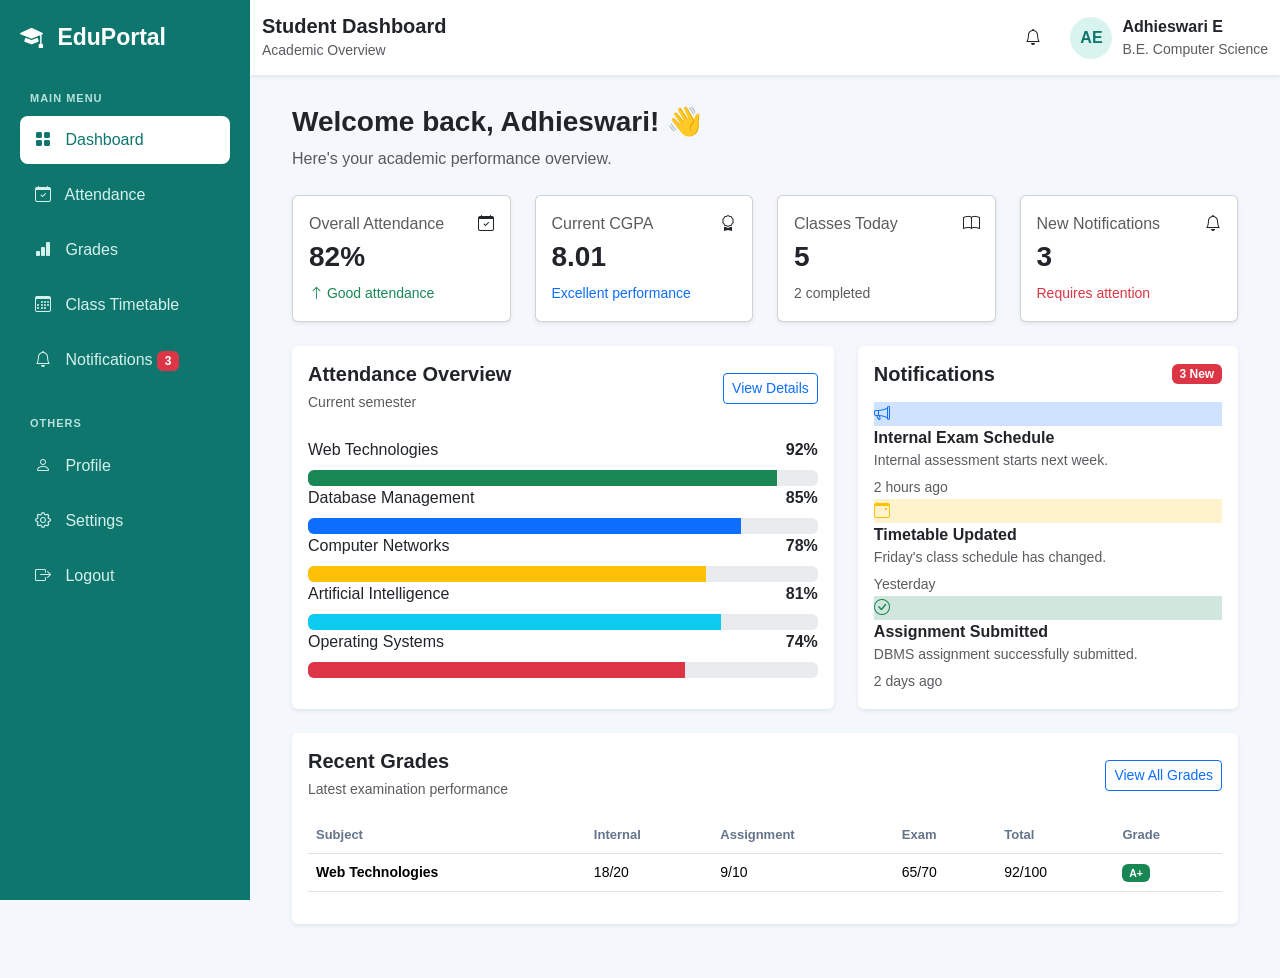
==== index.html @ 61dd55d3 "Rename index16.html to index.html" ====
<!DOCTYPE html>
<html lang="en">

<head>
    <meta charset="UTF-8">
    <meta name="viewport" content="width=device-width, initial-scale=1.0">

    <title>Student Portal Dashboard</title>

    <!-- Bootstrap CSS -->
    <link href="https://cdn.jsdelivr.net/npm/bootstrap@5.3.3/dist/css/bootstrap.min.css"
          rel="stylesheet">

    <!-- Bootstrap Icons -->
    <link rel="stylesheet"
          href="https://cdn.jsdelivr.net/npm/bootstrap-icons@1.11.3/font/bootstrap-icons.min.css">

    <!-- Custom CSS -->
    <link rel="stylesheet" href="style16.css">
</head>

<body>

<!-- ================= SIDEBAR ================= -->

<div class="sidebar">

    <div class="logo">
        <i class="bi bi-mortarboard-fill"></i>
        EduPortal
    </div>

    <p class="menu-title">MAIN MENU</p>

    <ul class="nav flex-column">

        <li class="nav-item">
            <a href="#dashboard" class="nav-link active">
                <i class="bi bi-grid-fill"></i>
                Dashboard
            </a>
        </li>

        <li class="nav-item">
            <a href="#attendance" class="nav-link">
                <i class="bi bi-calendar-check"></i>
                Attendance
            </a>
        </li>

        <li class="nav-item">
            <a href="#grades" class="nav-link">
                <i class="bi bi-bar-chart-fill"></i>
                Grades
            </a>
        </li>

        <li class="nav-item">
            <a href="#timetable" class="nav-link">
                <i class="bi bi-calendar3"></i>
                Class Timetable
            </a>
        </li>

        <li class="nav-item">
            <a href="#notifications" class="nav-link">
                <i class="bi bi-bell"></i>
                Notifications
                <span class="badge bg-danger ms-auto">3</span>
            </a>
        </li>

    </ul>


    <p class="menu-title mt-4">OTHERS</p>

    <ul class="nav flex-column">

        <li class="nav-item">
            <a href="#" class="nav-link">
                <i class="bi bi-person"></i>
                Profile
            </a>
        </li>

        <li class="nav-item">
            <a href="#" class="nav-link">
                <i class="bi bi-gear"></i>
                Settings
            </a>
        </li>

        <li class="nav-item">
            <a href="#" class="nav-link">
                <i class="bi bi-box-arrow-right"></i>
                Logout
            </a>
        </li>

    </ul>

</div>


<!-- ================= MAIN CONTENT ================= -->

<div class="main-content">


    <!-- ================= TOP NAVBAR ================= -->

    <nav class="navbar bg-white shadow-sm top-navbar">

        <div class="container-fluid">

            <div>

                <h5 class="fw-bold mb-0">
                    Student Dashboard
                </h5>

                <small class="text-muted">
                    Academic Overview
                </small>

            </div>


            <div class="d-flex align-items-center gap-3">

                <button class="btn notification-btn">
                    <i class="bi bi-bell"></i>

                    <span class="notification-dot"></span>
                </button>


                <div class="profile">

                    <div class="profile-avatar">
                        AE
                    </div>

                    <div class="d-none d-md-block">

                        <strong>
                            Adhieswari E
                        </strong>

                        <small class="d-block text-muted">
                            B.E. Computer Science
                        </small>

                    </div>

                </div>

            </div>

        </div>

    </nav>


    <!-- ================= DASHBOARD ================= -->

    <main class="dashboard-content" id="dashboard">

        <div class="container-fluid">



            <!-- WELCOME -->

            <div class="welcome-section mb-4">

                <h3 class="fw-bold">
                    Welcome back, Adhieswari! 👋
                </h3>

                <p class="text-muted mb-0">
                    Here's your academic performance overview.
                </p>

            </div>


            <!-- ================= SUMMARY CARDS ================= -->

            <div class="row g-4 mb-4">


                <!-- Attendance -->

                <div class="col-xl-3 col-md-6">

                    <div class="card summary-card shadow-sm">

                        <div class="card-body">

                            <div class="d-flex justify-content-between">

                                <div>

                                    <p class="text-muted mb-1">
                                        Overall Attendance
                                    </p>

                                    <h3 class="fw-bold">
                                        82%
                                    </h3>

                                    <small class="text-success">
                                        <i class="bi bi-arrow-up"></i>
                                        Good attendance
                                    </small>

                                </div>

                                <div class="summary-icon attendance-icon">
                                    <i class="bi bi-calendar-check"></i>
                                </div>

                            </div>

                        </div>

                    </div>

                </div>


                <!-- CGPA -->

                <div class="col-xl-3 col-md-6">

                    <div class="card summary-card shadow-sm">

                        <div class="card-body">

                            <div class="d-flex justify-content-between">

                                <div>

                                    <p class="text-muted mb-1">
                                        Current CGPA
                                    </p>

                                    <h3 class="fw-bold">
                                        8.01
                                    </h3>

                                    <small class="text-primary">
                                        Excellent performance
                                    </small>

                                </div>

                                <div class="summary-icon grade-icon">
                                    <i class="bi bi-award"></i>
                                </div>

                            </div>

                        </div>

                    </div>

                </div>


                <!-- Classes -->

                <div class="col-xl-3 col-md-6">

                    <div class="card summary-card shadow-sm">

                        <div class="card-body">

                            <div class="d-flex justify-content-between">

                                <div>

                                    <p class="text-muted mb-1">
                                        Classes Today
                                    </p>

                                    <h3 class="fw-bold">
                                        5
                                    </h3>

                                    <small class="text-muted">
                                        2 completed
                                    </small>

                                </div>

                                <div class="summary-icon class-icon">
                                    <i class="bi bi-book"></i>
                                </div>

                            </div>

                        </div>

                    </div>

                </div>


                <!-- Notifications -->

                <div class="col-xl-3 col-md-6">

                    <div class="card summary-card shadow-sm">

                        <div class="card-body">

                            <div class="d-flex justify-content-between">

                                <div>

                                    <p class="text-muted mb-1">
                                        New Notifications
                                    </p>

                                    <h3 class="fw-bold">
                                        3
                                    </h3>

                                    <small class="text-danger">
                                        Requires attention
                                    </small>

                                </div>

                                <div class="summary-icon notification-icon">
                                    <i class="bi bi-bell"></i>
                                </div>

                            </div>

                        </div>

                    </div>

                </div>

            </div>


            <!-- ================= ATTENDANCE + NOTIFICATIONS ================= -->

            <div class="row g-4 mb-4">


                <!-- Attendance -->

                <div class="col-lg-7" id="attendance">

                    <div class="card shadow-sm border-0 h-100">

                        <div class="card-body">

                            <div class="d-flex justify-content-between align-items-center mb-4">

                                <div>

                                    <h5 class="fw-bold mb-1">
                                        Attendance Overview
                                    </h5>

                                    <small class="text-muted">
                                        Current semester
                                    </small>

                                </div>

                                <button class="btn btn-outline-primary btn-sm">
                                    View Details
                                </button>

                            </div>


                            <!-- Progress -->

                            <div class="attendance-item">

                                <div class="d-flex justify-content-between mb-2">

                                    <span>
                                        Web Technologies
                                    </span>

                                    <strong>
                                        92%
                                    </strong>

                                </div>

                                <div class="progress">

                                    <div class="progress-bar bg-success"
                                         style="width:92%">
                                    </div>

                                </div>

                            </div>


                            <div class="attendance-item">

                                <div class="d-flex justify-content-between mb-2">

                                    <span>
                                        Database Management
                                    </span>

                                    <strong>
                                        85%
                                    </strong>

                                </div>

                                <div class="progress">

                                    <div class="progress-bar bg-primary"
                                         style="width:85%">
                                    </div>

                                </div>

                            </div>


                            <div class="attendance-item">

                                <div class="d-flex justify-content-between mb-2">

                                    <span>
                                        Computer Networks
                                    </span>

                                    <strong>
                                        78%
                                    </strong>

                                </div>

                                <div class="progress">

                                    <div class="progress-bar bg-warning"
                                         style="width:78%">
                                    </div>

                                </div>

                            </div>


                            <div class="attendance-item">

                                <div class="d-flex justify-content-between mb-2">

                                    <span>
                                        Artificial Intelligence
                                    </span>

                                    <strong>
                                        81%
                                    </strong>

                                </div>

                                <div class="progress">

                                    <div class="progress-bar bg-info"
                                         style="width:81%">
                                    </div>

                                </div>

                            </div>


                            <div class="attendance-item">

                                <div class="d-flex justify-content-between mb-2">

                                    <span>
                                        Operating Systems
                                    </span>

                                    <strong>
                                        74%
                                    </strong>

                                </div>

                                <div class="progress">

                                    <div class="progress-bar bg-danger"
                                         style="width:74%">
                                    </div>

                                </div>

                            </div>

                        </div>

                    </div>

                </div>


                <!-- Notifications -->

                <div class="col-lg-5" id="notifications">

                    <div class="card shadow-sm border-0 h-100">

                        <div class="card-body">

                            <div class="d-flex justify-content-between align-items-center mb-3">

                                <h5 class="fw-bold mb-0">
                                    Notifications
                                </h5>

                                <span class="badge bg-danger">
                                    3 New
                                </span>

                            </div>


                            <div class="notification-item">

                                <div class="notification-icon-small bg-primary-subtle text-primary">
                                    <i class="bi bi-megaphone"></i>
                                </div>

                                <div>

                                    <strong>
                                        Internal Exam Schedule
                                    </strong>

                                    <p class="text-muted small mb-1">
                                        Internal assessment starts next week.
                                    </p>

                                    <small class="text-muted">
                                        2 hours ago
                                    </small>

                                </div>

                            </div>


                            <div class="notification-item">

                                <div class="notification-icon-small bg-warning-subtle text-warning">
                                    <i class="bi bi-calendar-event"></i>
                                </div>

                                <div>

                                    <strong>
                                        Timetable Updated
                                    </strong>

                                    <p class="text-muted small mb-1">
                                        Friday's class schedule has changed.
                                    </p>

                                    <small class="text-muted">
                                        Yesterday
                                    </small>

                                </div>

                            </div>


                            <div class="notification-item">

                                <div class="notification-icon-small bg-success-subtle text-success">
                                    <i class="bi bi-check-circle"></i>
                                </div>

                                <div>

                                    <strong>
                                        Assignment Submitted
                                    </strong>

                                    <p class="text-muted small mb-1">
                                        DBMS assignment successfully submitted.
                                    </p>

                                    <small class="text-muted">
                                        2 days ago
                                    </small>

                                </div>

                            </div>

                        </div>

                    </div>

                </div>

            </div>


            <!-- ================= GRADES ================= -->

            <section id="grades" class="mb-4">

                <div class="card shadow-sm border-0">

                    <div class="card-body">

                        <div class="d-flex justify-content-between align-items-center mb-3">

                            <div>

                                <h5 class="fw-bold mb-1">
                                    Recent Grades
                                </h5>

                                <small class="text-muted">
                                    Latest examination performance
                                </small>

                            </div>

                            <button class="btn btn-outline-primary btn-sm">
                                View All Grades
                            </button>

                        </div>


                        <div class="table-responsive">

                            <table class="table table-hover align-middle">

                                <thead>

                                    <tr>
                                        <th>Subject</th>
                                        <th>Internal</th>
                                        <th>Assignment</th>
                                        <th>Exam</th>
                                        <th>Total</th>
                                        <th>Grade</th>
                                    </tr>

                                </thead>


                                <tbody>

                                    <tr>

                                        <td class="fw-semibold">
                                            Web Technologies
                                        </td>

                                        <td>
                                            18/20
                                        </td>

                                        <td>
                                            9/10
                                        </td>

                                        <td>
                                            65/70
                                        </td>

                                        <td>
                                            92/100
                                        </td>

                                        <td>
                                            <span class="badge bg-success">
                                                A+
                                            </
---- style16.css ----
/* ================= GENERAL ================= */

body {
    background: #f4f7fb;
    font-family: Arial, sans-serif;
}


/* ================= SIDEBAR ================= */

.sidebar {
    width: 250px;
    height: 100vh;

    position: fixed;
    left: 0;
    top: 0;

    background: #0f766e;
    color: white;

    padding: 20px;

    z-index: 1000;
}

.logo {
    font-size: 23px;
    font-weight: bold;

    margin-bottom: 35px;
}

.logo i {
    margin-right: 8px;
}

.menu-title {
    font-size: 11px;
    font-weight: bold;

    color: #b8e0dc;

    letter-spacing: 1px;

    margin: 20px 10px 10px;
}

.sidebar .nav-link {
    color: #d5f1ee;

    padding: 12px 15px;

    margin-bottom: 7px;

    border-radius: 8px;

    transition: 0.3s;
}

.sidebar .nav-link i {
    margin-right: 10px;
}

.sidebar .nav-link:hover,
.sidebar .nav-link.active {
    background: #ffffff;
    color: #0f766e;
}


/* ================= MAIN CONTENT ================= */

.main-content {
    margin-left: 250px;

    min-height: 100vh;
}


/* ================= TOP NAVBAR ================= */

.top-navbar {
    min-height: 75px;

    position: sticky;
    top: 0;

    z-index: 999;
}

.notification-btn {
    width: 42px;
    height: 42px;

    border-radius: 50%;
}

.profile {
    display: flex;

    align-items: center;

    gap: 10px;
}

.profile-avatar {
    width: 42px;
    height: 42px;

    border-radius: 50%;

    background: #d9f3ef;

    color: #0f766e;

    display: flex;
    align-items: center;
    justify-content: center;

    font-weight: bold;
}


/* ================= DASHBOARD ================= */

.dashboard-content {
    padding: 30px;
}


/* ================= STAT CARDS ================= */

.stat-card {
    border: none;

    border-radius: 12px;

    transition: 0.3s;
}

.stat-card:hover {
    transform: translateY(-4px);
}

.stat-icon {
    width: 52px;
    height: 52px;

    border-radius: 10px;

    display: flex;

    align-items: center;
    justify-content: center;

    font-size: 24px;
}

.patients {
    background: #e0f2fe;
    color: #0284c7;
}

.appointments {
    background: #ede9fe;
    color: #7c3aed;
}

.doctors {
    background: #dcfce7;
    color: #16a34a;
}

.beds {
    background: #fef3c7;
    color: #d97706;
}


/* ================= TABLE ================= */

.table th {
    color: #64748b;

    font-size: 13px;

    font-weight: 600;
}

.table td {
    font-size: 14px;
}


/* ================= PATIENT ================= */

.patient-info {
    display: flex;

    align-items: center;

    gap: 10px;
}

.patient-avatar {
    width: 36px;
    height: 36px;

    border-radius: 50%;

    background: #e0f2fe;

    color: #0284c7;

    display: flex;

    align-items: center;
    justify-content: center;

    font-size: 12px;

    font-weight: bold;
}


/* ================= DEPARTMENT CHART ================= */

.department-chart {
    display: flex;

    justify-content: center;

    margin: 20px 0;
}

.donut {
    width: 170px;
    height: 170px;

    border-radius: 50%;

    background:
        conic-gradient(
            #0f766e 0deg 115deg,
            #3b82f6 115deg 201deg,
            #f59e0b 201deg 291deg,
            #94a3b8 291deg 360deg
        );

    display: flex;

    align-items: center;
    justify-content: center;
}

.donut-center {
    width: 105px;
    height: 105px;

    border-radius: 50%;

    background: white;

    display: flex;

    align-items: center;
    justify-content: center;

    flex-direction: column;

    font-weight: bold;

    font-size: 20px;
}

.donut-center small {
    color: #64748b;

    font-size: 11px;

    font-weight: normal;
}


/* ================= DEPARTMENT LIST ================= */

.department-list > div {
    display: flex;

    align-items: center;

    margin-bottom: 12px;

    font-size: 14px;
}

.department-list strong {
    margin-left: auto;
}

.dot {
    width: 10px;
    height: 10px;

    border-radius: 50%;

    margin-right: 10px;
}

.cardiology {
    background: #0f766e;
}

.neurology {
    background: #3b82f6;
}

.orthopedics {
    background: #f59e0b;
}

.others {
    background: #94a3b8;
}


/* ================= DOCTOR CARDS ================= */

.doctor-card {
    border-radius: 12px;

    transition: 0.3s;
}

.doctor-card:hover {
    transform: translateY(-5px);
}

.doctor-avatar {
    width: 75px;
    height: 75px;

    border-radius: 50%;

    margin: auto;

    background: #d9f3ef;

    color: #0f766e;

    display: flex;

    align-items: center;
    justify-content: center;

    font-size: 22px;

    font-weight: bold;
}


/* ================= FOOTER ================= */

footer {
    font-size: 14px;
}


/* ================= RESPONSIVE ================= */

@media (max-width: 991px) {

    .sidebar {
        width: 200px;
    }

    .main-content {
        margin-left: 200px;
    }

}


@media (max-width: 767px) {

    .sidebar {
        display: none;
    }

    .main-content {
        margin-left: 0;
    }

    .dashboard-content {
        padding: 20px 15px;
    }

}@charset "utf-8";
/* CSS Document */
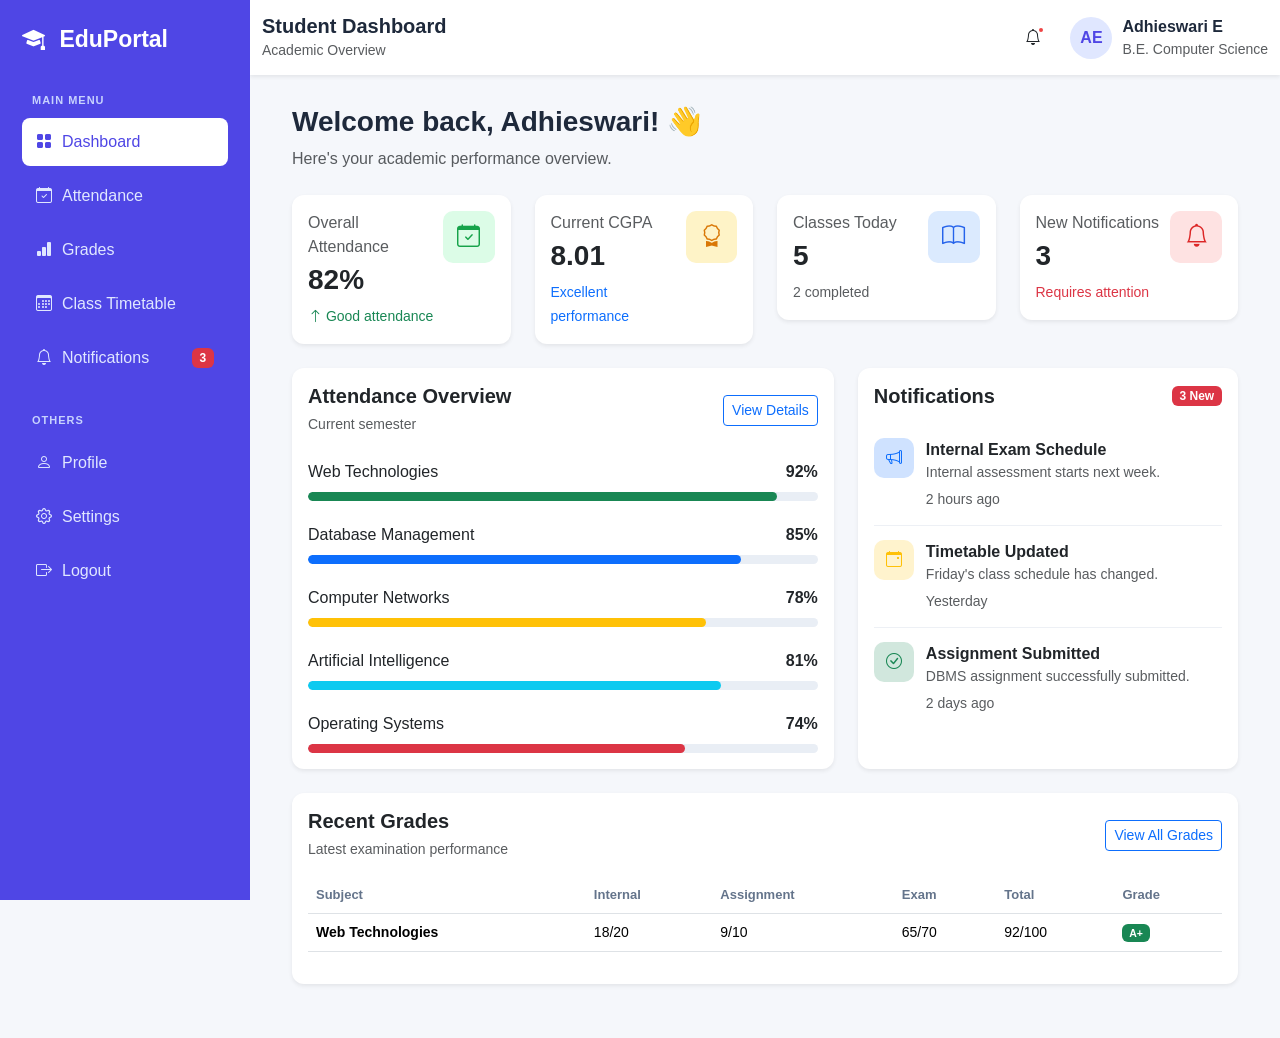
==== commit 3383b430: "Update index.html" ====
--- a/index.html
+++ b/index.html
@@ -16,7 +16,7 @@
           href="https://cdn.jsdelivr.net/npm/bootstrap-icons@1.11.3/font/bootstrap-icons.min.css">
 
     <!-- Custom CSS -->
-    <link rel="stylesheet" href="style16.css">
+    <link rel="stylesheet" href="style17.css">
 </head>
 
 <body>
--- a/style17.css
+++ b/style17.css
@@ -0,0 +1,348 @@
+/* ================= GENERAL ================= */
+
+body {
+    margin: 0;
+
+    background: #f5f7fb;
+
+    font-family: Arial, sans-serif;
+
+    color: #1e293b;
+}
+
+
+/* ================= SIDEBAR ================= */
+
+.sidebar {
+    width: 250px;
+    height: 100vh;
+
+    position: fixed;
+
+    left: 0;
+    top: 0;
+
+    background: #4f46e5;
+
+    color: white;
+
+    padding: 22px;
+
+    z-index: 1000;
+}
+
+.logo {
+    font-size: 23px;
+
+    font-weight: bold;
+
+    margin-bottom: 35px;
+}
+
+.logo i {
+    margin-right: 8px;
+}
+
+.menu-title {
+    font-size: 11px;
+
+    font-weight: bold;
+
+    color: #c7d2fe;
+
+    letter-spacing: 1px;
+
+    margin: 20px 10px 10px;
+}
+
+.sidebar .nav-link {
+    color: #e0e7ff;
+
+    padding: 12px 14px;
+
+    margin-bottom: 6px;
+
+    border-radius: 8px;
+
+    display: flex;
+
+    align-items: center;
+
+    transition: 0.3s;
+}
+
+.sidebar .nav-link i {
+    margin-right: 10px;
+}
+
+.sidebar .nav-link:hover,
+.sidebar .nav-link.active {
+    background: white;
+
+    color: #4f46e5;
+}
+
+
+/* ================= MAIN CONTENT ================= */
+
+.main-content {
+    margin-left: 250px;
+
+    min-height: 100vh;
+}
+
+
+/* ================= TOP NAVBAR ================= */
+
+.top-navbar {
+    min-height: 75px;
+
+    position: sticky;
+
+    top: 0;
+
+    z-index: 999;
+}
+
+.notification-btn {
+    width: 42px;
+    height: 42px;
+
+    border-radius: 50%;
+
+    position: relative;
+}
+
+.notification-dot {
+    position: absolute;
+
+    width: 8px;
+    height: 8px;
+
+    background: #ef4444;
+
+    border-radius: 50%;
+
+    top: 8px;
+    right: 8px;
+
+    border: 2px solid white;
+}
+
+
+/* ================= PROFILE ================= */
+
+.profile {
+    display: flex;
+
+    align-items: center;
+
+    gap: 10px;
+}
+
+.profile-avatar {
+    width: 42px;
+    height: 42px;
+
+    border-radius: 50%;
+
+    background: #e0e7ff;
+
+    color: #4f46e5;
+
+    display: flex;
+
+    align-items: center;
+    justify-content: center;
+
+    font-weight: bold;
+}
+
+
+/* ================= DASHBOARD ================= */
+
+.dashboard-content {
+    padding: 30px;
+}
+
+
+/* ================= SUMMARY CARDS ================= */
+
+.summary-card {
+    border: none;
+
+    border-radius: 12px;
+
+    transition: 0.3s;
+}
+
+.summary-card:hover {
+    transform: translateY(-4px);
+}
+
+.summary-icon {
+    width: 52px;
+    height: 52px;
+
+    border-radius: 10px;
+
+    display: flex;
+
+    align-items: center;
+    justify-content: center;
+
+    font-size: 23px;
+}
+
+.attendance-icon {
+    background: #dcfce7;
+
+    color: #16a34a;
+}
+
+.grade-icon {
+    background: #fef3c7;
+
+    color: #d97706;
+}
+
+.class-icon {
+    background: #dbeafe;
+
+    color: #2563eb;
+}
+
+.notification-icon {
+    background: #fee2e2;
+
+    color: #dc2626;
+}
+
+
+/* ================= ATTENDANCE ================= */
+
+.attendance-item {
+    margin-bottom: 22px;
+}
+
+.attendance-item:last-child {
+    margin-bottom: 0;
+}
+
+.progress {
+    height: 9px;
+
+    border-radius: 10px;
+
+    background: #e9eef5;
+}
+
+.progress-bar {
+    border-radius: 10px;
+}
+
+
+/* ================= NOTIFICATIONS ================= */
+
+.notification-item {
+    display: flex;
+
+    gap: 12px;
+
+    padding: 14px 0;
+
+    border-bottom: 1px solid #edf0f5;
+}
+
+.notification-item:last-child {
+    border-bottom: none;
+}
+
+.notification-icon-small {
+    width: 40px;
+    height: 40px;
+
+    min-width: 40px;
+
+    border-radius: 10px;
+
+    display: flex;
+
+    align-items: center;
+    justify-content: center;
+}
+
+
+/* ================= TABLE ================= */
+
+.table th {
+    font-size: 13px;
+
+    color: #64748b;
+
+    font-weight: 600;
+
+    white-space: nowrap;
+}
+
+.table td {
+    font-size: 14px;
+}
+
+.timetable-table td {
+    padding-top: 15px;
+
+    padding-bottom: 15px;
+}
+
+
+/* ================= CARDS ================= */
+
+.card {
+    border-radius: 12px;
+}
+
+
+/* ================= FOOTER ================= */
+
+footer {
+    font-size: 14px;
+}
+
+
+/* ================= RESPONSIVE ================= */
+
+@media (max-width: 991px) {
+
+    .sidebar {
+        width: 210px;
+    }
+
+    .main-content {
+        margin-left: 210px;
+    }
+
+}
+
+
+@media (max-width: 767px) {
+
+    .sidebar {
+        display: none;
+    }
+
+    .main-content {
+        margin-left: 0;
+    }
+
+    .dashboard-content {
+        padding: 20px 15px;
+    }
+
+    .welcome-section h3 {
+        font-size: 22px;
+    }
+
+}@charset "utf-8";
+/* CSS Document */
+
